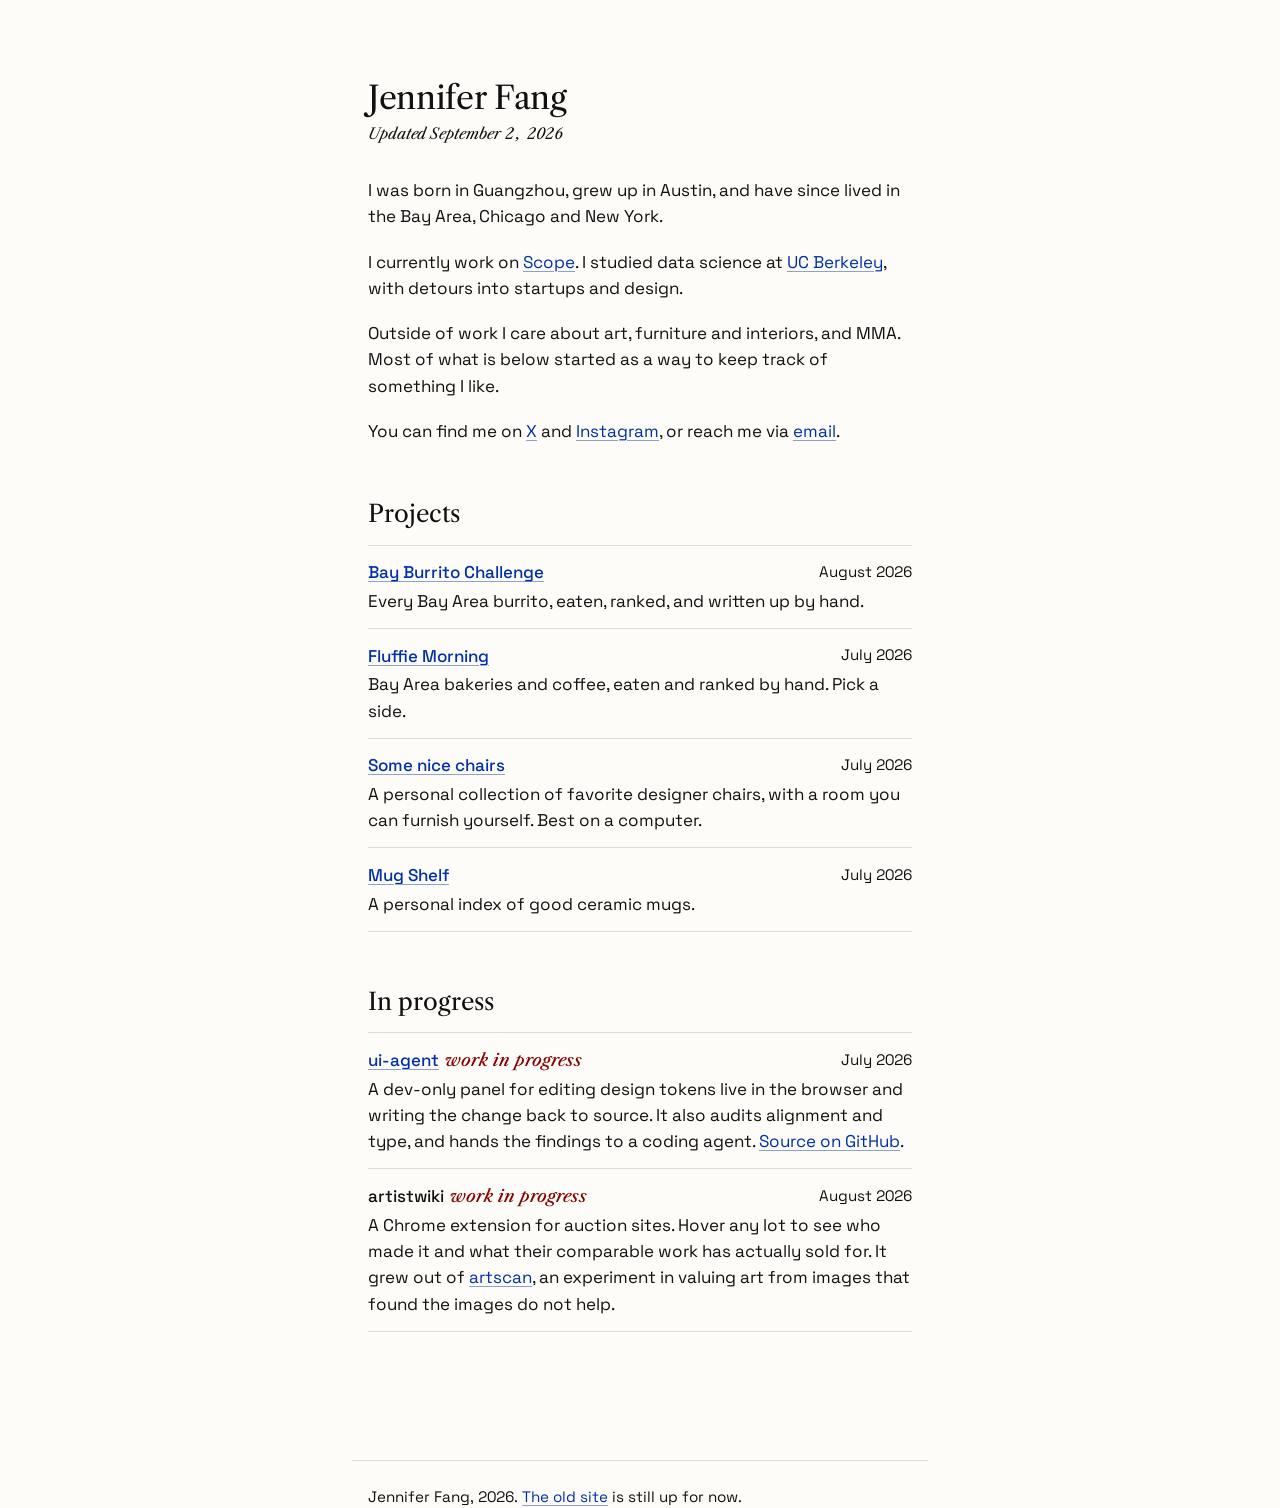
==== index.html @ 35f47f3e "Words-only project index and ui-agent page Co-Authored-By: Claude Fable 5.1 <noreply@anthropic.com>" ====
<!doctype html>
<html lang="en">
<head>
  <meta charset="utf-8">
  <meta name="viewport" content="width=device-width, initial-scale=1">
  <title>Jennifer Fang</title>
  <meta name="description" content="Jennifer Fang. Side projects, small tools, and things I have made.">
  <link rel="preconnect" href="https://fonts.googleapis.com">
  <link rel="preconnect" href="https://fonts.gstatic.com" crossorigin>
  <link href="https://fonts.googleapis.com/css2?family=Libre+Caslon+Text:ital,wght@0,400;1,400&family=Space+Grotesk:wght@400;500&display=swap" rel="stylesheet">
  <link rel="stylesheet" href="/style.css">
</head>
<body>
  <main>
    <header class="masthead">
      <h1>Jennifer Fang</h1>
      <span class="updated">Updated September 2, 2026</span>
    </header>

    <p>I was born in Guangzhou, grew up in Austin, and have since lived in the Bay Area, Chicago and New York.</p>

    <p>I currently work on <a href="https://tryscope.app">Scope</a>. I studied data science at <a href="https://www.berkeley.edu/">UC Berkeley</a>, with detours into startups and design.</p>

    <p>Outside of work I care about art, furniture and interiors, and MMA. Most of what is below started as a way to keep track of something I like.</p>

    <p>You can find me on <a href="https://x.com/jenfang">X</a> and <a href="https://instagram.com/thejenniferfang">Instagram</a>, or reach me via <a href="mailto:thejenniferfang@gmail.com">email</a>.</p>

    <h2>Projects</h2>
    <ul class="projects">
      <li>
        <span class="title"><a href="https://bayburrito.vercel.app/">Bay Burrito Challenge</a></span>
        <span class="when">August 2026</span>
        <p class="blurb">Every Bay Area burrito, eaten, ranked, and written up by hand.</p>
      </li>
      <li>
        <span class="title"><a href="https://fluffiemorning.vercel.app/">Fluffie Morning</a></span>
        <span class="when">July 2026</span>
        <p class="blurb">Bay Area bakeries and coffee, eaten and ranked by hand. Pick a side.</p>
      </li>
      <li>
        <span class="title"><a href="https://nicechairs.vercel.app/">Some nice chairs</a></span>
        <span class="when">July 2026</span>
        <p class="blurb">A personal collection of favorite designer chairs, with a room you can furnish yourself. Best on a computer.</p>
      </li>
      <li>
        <span class="title"><a href="https://fun-mugs.vercel.app/">Mug Shelf</a></span>
        <span class="when">July 2026</span>
        <p class="blurb">A personal index of good ceramic mugs.</p>
      </li>
    </ul>

    <h2>In progress</h2>
    <ul class="projects">
      <li>
        <span class="title"><a href="/ui-agent">ui-agent</a><span class="wip">work in progress</span></span>
        <span class="when">July 2026</span>
        <p class="blurb">A dev-only panel for editing design tokens live in the browser and writing the change back to source. It also audits alignment and type, and hands the findings to a coding agent. <a href="https://github.com/thejenniferfang/ui-agent">Source on GitHub</a>.</p>
      </li>
      <li>
        <span class="title">artistwiki<span class="wip">work in progress</span></span>
        <span class="when">August 2026</span>
        <p class="blurb">A Chrome extension for auction sites. Hover any lot to see who made it and what their comparable work has actually sold for. It grew out of <a href="https://github.com/thejenniferfang/artscan">artscan</a>, an experiment in valuing art from images that found the images do not help.</p>
      </li>
    </ul>
  </main>

  <footer>
    <p>Jennifer Fang, 2026. <a href="https://jenniferfang.com">The old site</a> is still up for now.</p>
  </footer>
</body>
</html>
---- style.css ----
/* jenf.vercel.app
   Type and color pulled from jenniferfang.com: Big Caslon for display,
   Space Grotesk for reading. Charcoal and white, one blue, one red.
   No monospace outside code blocks. Nothing uppercased. */

:root {
  --serif: "Big Caslon", "Libre Caslon Text", "Iowan Old Style", Georgia, serif;
  --serif-italic: "Libre Caslon Text", "Big Caslon", Georgia, serif;
  --sans: "Space Grotesk", "Helvetica Neue", Arial, sans-serif;
  --code: ui-monospace, "SF Mono", Menlo, Consolas, monospace;

  --paper: #fdfcf8;
  --ink: #111111;
  --blue: #002fa7;      /* International Klein Blue */
  --red: #870000;       /* the red from jenniferfang.com */
  --rule: rgba(17, 17, 17, 0.14);
  --code-bg: rgba(17, 17, 17, 0.05);

  --measure: 36rem;
}

@media (prefers-color-scheme: dark) {
  :root {
    --paper: #353535;   /* jenniferfang.com body */
    --ink: #ffffff;
    --rule: rgba(255, 255, 255, 0.2);
    --code-bg: rgba(255, 255, 255, 0.07);
  }
}

* { box-sizing: border-box; }

html {
  background: var(--paper);
  color: var(--ink);
  -webkit-font-smoothing: antialiased;
  -moz-osx-font-smoothing: grayscale;
  text-rendering: optimizeLegibility;
}

body {
  margin: 0;
  font-family: var(--sans);
  font-size: 17px;
  line-height: 1.55;
  font-feature-settings: "tnum" 1;
}

::selection { background: var(--blue); color: #fff; }

main {
  max-width: var(--measure);
  margin: 0 auto;
  padding: 5rem 1rem 4rem;
}
@media (max-width: 768px) {
  main { padding: 2.5rem 1.25rem 3rem; }
}

h1, h2, h3 { font-weight: 400; margin: 0; }

h1 {
  font-family: var(--serif);
  font-size: 2rem;
  line-height: 1.1;
  letter-spacing: -0.01em;
}

h2 {
  font-family: var(--serif);
  font-size: 1.5rem;
  line-height: 1.2;
  margin-top: 3.5rem;
  margin-bottom: 1rem;
}

h3 {
  font-size: 1.05rem;
  font-weight: 500;
  margin-top: 2.25rem;
  margin-bottom: 0.5rem;
}

p { margin: 0 0 1.1em; }
p:last-child { margin-bottom: 0; }

em, i { font-family: var(--serif-italic); font-style: italic; font-size: 1.04em; }

a {
  color: var(--blue);
  text-decoration: underline;
  text-decoration-thickness: 1px;
  text-underline-offset: 0.18em;
  text-decoration-color: color-mix(in srgb, var(--blue) 45%, transparent);
  transition: color 120ms ease, background-color 120ms ease, box-shadow 120ms ease;
}
a:hover {
  color: #fff;
  background: var(--blue);
  text-decoration: none;
  box-shadow: 0 0 0 3px var(--blue);
  border-radius: 1px;
}
a:focus-visible { outline: 2px solid var(--blue); outline-offset: 3px; }

@media (prefers-color-scheme: dark) {
  a {
    color: var(--ink);
    text-decoration-color: rgba(255, 255, 255, 0.5);
  }
}

/* Header block */
.masthead { margin-bottom: 2rem; }
.updated {
  display: block;
  margin-top: 0.4rem;
  font-size: 0.95rem;
  font-family: var(--serif-italic);
  font-style: italic;
}

.crumb {
  display: inline-block;
  margin-bottom: 2.5rem;
  font-size: 0.95rem;
}

/* Project list */
.projects { list-style: none; margin: 0; padding: 0; }
.projects li {
  display: grid;
  grid-template-columns: 1fr auto;
  column-gap: 1.5rem;
  row-gap: 0.15rem;
  padding: 0.85rem 0;
  border-top: 1px solid var(--rule);
}
.projects li:last-child { border-bottom: 1px solid var(--rule); }
.projects .title { font-weight: 500; }
.projects .when { font-size: 0.95rem; white-space: nowrap; padding-top: 0.05em; }
.projects .blurb { grid-column: 1 / -1; margin: 0; }
.wip {
  font-family: var(--serif-italic);
  font-style: italic;
  color: var(--red);
  margin-left: 0.35em;
}
@media (prefers-color-scheme: dark) { .wip { color: var(--ink); } }
@media (max-width: 480px) {
  .projects li { grid-template-columns: 1fr; }
  .projects .when { padding-top: 0; }
}

/* Long-form pages */
article > p, article > ul, article > ol, article > pre, article > h2, article > h3 {
  max-width: var(--measure);
}
article ul, article ol { padding-left: 1.25rem; margin: 0 0 1.1em; }
article li { margin-bottom: 0.35em; }

pre, code { font-family: var(--code); font-size: 0.86em; }
code { background: var(--code-bg); padding: 0.1em 0.35em; border-radius: 2px; }
pre {
  background: var(--code-bg);
  padding: 1rem 1.1rem;
  border-radius: 2px;
  overflow-x: auto;
  line-height: 1.5;
  margin: 1.25rem 0;
}
pre code { background: none; padding: 0; font-size: 1em; }

blockquote {
  margin: 1.5rem 0;
  padding-left: 1rem;
  border-left: 2px solid var(--blue);
  font-family: var(--serif-italic);
  font-style: italic;
  font-size: 1.08em;
}

table { border-collapse: collapse; margin: 1.25rem 0; width: 100%; font-size: 0.95rem; }
th, td { text-align: left; padding: 0.5rem 0.75rem 0.5rem 0; border-bottom: 1px solid var(--rule); vertical-align: top; }
th { font-weight: 500; }

footer {
  max-width: var(--measure);
  margin: 4rem auto 0;
  padding: 1.5rem 1rem 0;
  border-top: 1px solid var(--rule);
  font-size: 0.95rem;
}
@media (max-width: 768px) { footer { padding: 1.5rem 1.25rem 0; } }
footer p { margin: 0; }
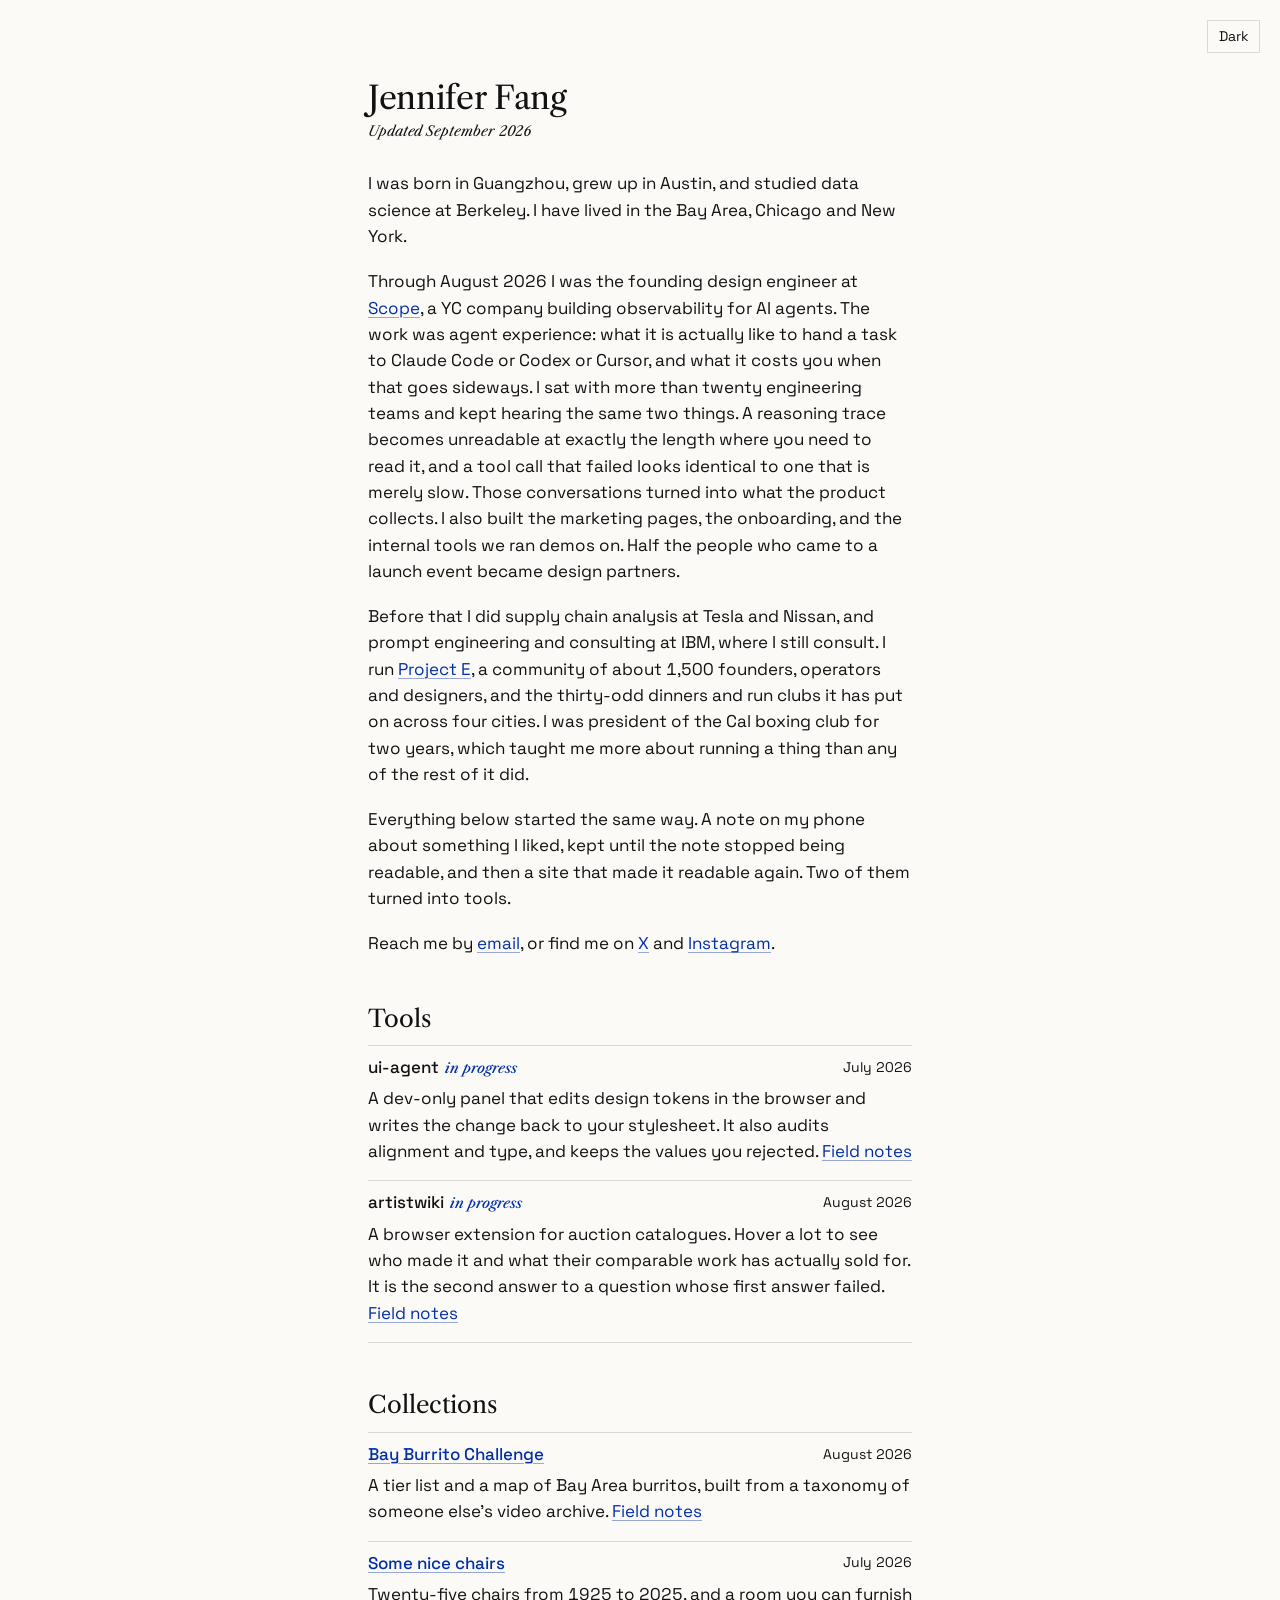
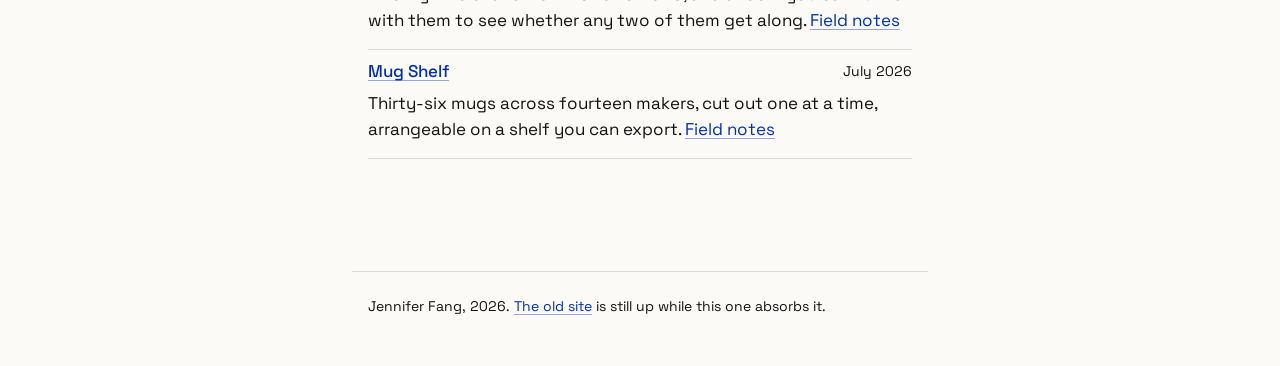
==== commit b1314dd0: "Rewrite the site: field notes for every project, a theme toggle, Klein blue The index now says what " ====
--- a/index.html
+++ b/index.html
@@ -4,7 +4,12 @@
   <meta charset="utf-8">
   <meta name="viewport" content="width=device-width, initial-scale=1">
   <title>Jennifer Fang</title>
-  <meta name="description" content="Jennifer Fang. Side projects, small tools, and things I have made.">
+  <meta name="description" content="Jennifer Fang. Design engineer in the Bay Area. Tools, collections, and field notes on both.">
+  <script>
+    // Apply the stored theme before first paint, so the page never flashes the
+    // other one. Everything else about the toggle lives in site.js.
+    try { var t = localStorage.getItem("theme"); if (t) document.documentElement.dataset.theme = t } catch (e) {}
+  </script>
   <link rel="preconnect" href="https://fonts.googleapis.com">
   <link rel="preconnect" href="https://fonts.gstatic.com" crossorigin>
   <link href="https://fonts.googleapis.com/css2?family=Libre+Caslon+Text:ital,wght@0,400;1,400&family=Space+Grotesk:wght@400;500&display=swap" rel="stylesheet">
@@ -14,58 +19,56 @@
   <main>
     <header class="masthead">
       <h1>Jennifer Fang</h1>
-      <span class="updated">Updated September 2, 2026</span>
+      <span class="dateline">Updated September 2026</span>
     </header>
 
-    <p>I was born in Guangzhou, grew up in Austin, and have since lived in the Bay Area, Chicago and New York.</p>
+    <p>I was born in Guangzhou, grew up in Austin, and studied data science at Berkeley. I have lived in the Bay Area, Chicago and New York.</p>
 
-    <p>I currently work on <a href="https://tryscope.app">Scope</a>. I studied data science at <a href="https://www.berkeley.edu/">UC Berkeley</a>, with detours into startups and design.</p>
+    <p>Through August 2026 I was the founding design engineer at <a href="https://tryscope.app">Scope</a>, a YC company building observability for AI agents. The work was agent experience: what it is actually like to hand a task to Claude Code or Codex or Cursor, and what it costs you when that goes sideways. I sat with more than twenty engineering teams and kept hearing the same two things. A reasoning trace becomes unreadable at exactly the length where you need to read it, and a tool call that failed looks identical to one that is merely slow. Those conversations turned into what the product collects. I also built the marketing pages, the onboarding, and the internal tools we ran demos on. Half the people who came to a launch event became design partners.</p>
 
-    <p>Outside of work I care about art, furniture and interiors, and MMA. Most of what is below started as a way to keep track of something I like.</p>
+    <p>Before that I did supply chain analysis at Tesla and Nissan, and prompt engineering and consulting at IBM, where I still consult. I run <a href="http://luma.com/projecte">Project E</a>, a community of about 1,500 founders, operators and designers, and the thirty-odd dinners and run clubs it has put on across four cities. I was president of the Cal boxing club for two years, which taught me more about running a thing than any of the rest of it did.</p>
 
-    <p>You can find me on <a href="https://x.com/jenfang">X</a> and <a href="https://instagram.com/thejenniferfang">Instagram</a>, or reach me via <a href="mailto:thejenniferfang@gmail.com">email</a>.</p>
+    <p>Everything below started the same way. A note on my phone about something I liked, kept until the note stopped being readable, and then a site that made it readable again. Two of them turned into tools.</p>
 
-    <h2>Projects</h2>
+    <p>Reach me by <a href="mailto:thejenniferfang@gmail.com">email</a>, or find me on <a href="https://x.com/jenfang">X</a> and <a href="https://instagram.com/thejenniferfang">Instagram</a>.</p>
+
+    <h2>Tools</h2>
+    <ul class="projects">
+      <li>
+        <span class="title">ui-agent<span class="wip">in progress</span></span>
+        <span class="when">July 2026</span>
+        <p class="blurb">A dev-only panel that edits design tokens in the browser and writes the change back to your stylesheet. It also audits alignment and type, and keeps the values you rejected. <a href="/ui-agent">Field notes</a></p>
+      </li>
+      <li>
+        <span class="title">artistwiki<span class="wip">in progress</span></span>
+        <span class="when">August 2026</span>
+        <p class="blurb">A browser extension for auction catalogues. Hover a lot to see who made it and what their comparable work has actually sold for. It is the second answer to a question whose first answer failed. <a href="/artistwiki">Field notes</a></p>
+      </li>
+    </ul>
+
+    <h2>Collections</h2>
     <ul class="projects">
       <li>
         <span class="title"><a href="https://bayburrito.vercel.app/">Bay Burrito Challenge</a></span>
         <span class="when">August 2026</span>
-        <p class="blurb">Every Bay Area burrito, eaten, ranked, and written up by hand.</p>
-      </li>
-      <li>
-        <span class="title"><a href="https://fluffiemorning.vercel.app/">Fluffie Morning</a></span>
-        <span class="when">July 2026</span>
-        <p class="blurb">Bay Area bakeries and coffee, eaten and ranked by hand. Pick a side.</p>
+        <p class="blurb">A tier list and a map of Bay Area burritos, built from a taxonomy of someone else's video archive. <a href="/burritos">Field notes</a></p>
       </li>
       <li>
         <span class="title"><a href="https://nicechairs.vercel.app/">Some nice chairs</a></span>
         <span class="when">July 2026</span>
-        <p class="blurb">A personal collection of favorite designer chairs, with a room you can furnish yourself. Best on a computer.</p>
+        <p class="blurb">Twenty-five chairs from 1925 to 2025, and a room you can furnish with them to see whether any two of them get along. <a href="/chairs">Field notes</a></p>
       </li>
       <li>
         <span class="title"><a href="https://fun-mugs.vercel.app/">Mug Shelf</a></span>
         <span class="when">July 2026</span>
-        <p class="blurb">A personal index of good ceramic mugs.</p>
-      </li>
-    </ul>
-
-    <h2>In progress</h2>
-    <ul class="projects">
-      <li>
-        <span class="title"><a href="/ui-agent">ui-agent</a><span class="wip">work in progress</span></span>
-        <span class="when">July 2026</span>
-        <p class="blurb">A dev-only panel for editing design tokens live in the browser and writing the change back to source. It also audits alignment and type, and hands the findings to a coding agent. <a href="https://github.com/thejenniferfang/ui-agent">Source on GitHub</a>.</p>
-      </li>
-      <li>
-        <span class="title">artistwiki<span class="wip">work in progress</span></span>
-        <span class="when">August 2026</span>
-        <p class="blurb">A Chrome extension for auction sites. Hover any lot to see who made it and what their comparable work has actually sold for. It grew out of <a href="https://github.com/thejenniferfang/artscan">artscan</a>, an experiment in valuing art from images that found the images do not help.</p>
+        <p class="blurb">Thirty-six mugs across fourteen makers, cut out one at a time, arrangeable on a shelf you can export. <a href="/mugs">Field notes</a></p>
       </li>
     </ul>
   </main>
 
   <footer>
-    <p>Jennifer Fang, 2026. <a href="https://jenniferfang.com">The old site</a> is still up for now.</p>
+    <p>Jennifer Fang, 2026. <a href="https://jenniferfang.com">The old site</a> is still up while this one absorbs it.</p>
   </footer>
+  <script src="/site.js" defer></script>
 </body>
 </html>
--- a/style.css
+++ b/style.css
@@ -1,7 +1,7 @@
 /* jenf.vercel.app
-   Type and color pulled from jenniferfang.com: Big Caslon for display,
-   Space Grotesk for reading. Charcoal and white, one blue, one red.
-   No monospace outside code blocks. Nothing uppercased. */
+   Type from jenniferfang.com: Big Caslon for display, Space Grotesk for reading.
+   One blue, International Klein #002FA7, on white. Everything else is ink on paper.
+   No monospace outside code. Nothing uppercased. Nothing greyed to recede. */
 
 :root {
   --serif: "Big Caslon", "Libre Caslon Text", "Iowan Old Style", Georgia, serif;
@@ -9,23 +9,49 @@
   --sans: "Space Grotesk", "Helvetica Neue", Arial, sans-serif;
   --code: ui-monospace, "SF Mono", Menlo, Consolas, monospace;
 
-  --paper: #fdfcf8;
-  --ink: #111111;
-  --blue: #002fa7;      /* International Klein Blue */
-  --red: #870000;       /* the red from jenniferfang.com */
-  --rule: rgba(17, 17, 17, 0.14);
-  --code-bg: rgba(17, 17, 17, 0.05);
+  --paper: #fbfaf7;
+  --ink: #121212;
+  --accent: #002fa7;          /* International Klein Blue */
+  --on-accent: #ffffff;
+  --rule: rgba(18, 18, 18, 0.14);
+  --code-bg: rgba(18, 18, 18, 0.05);
 
   --measure: 36rem;
-}
-
+
+  /* Editable tokens. ui-agent writes these declarations back from the dev panel,
+     so they stay literal values (no var() aliases) in px, rem or ms. */
+  --space-row: 8px;
+  --space-section: 48px;
+  --space-page: 80px;
+  --space-code: 16px;
+  --radius-code: 2px;
+  --radius-link: 1px;
+  --motion-hover: 120ms;
+  --type-body: 17px;
+  --type-small: 14px;
+}
+
+/* Dark is the charcoal from jenniferfang.com, lightened enough to read a page of
+   text on. Klein blue is unreadable at this contrast, so the accent lifts to a
+   tint of it and the blue itself sits out until the page is white again. */
 @media (prefers-color-scheme: dark) {
-  :root {
-    --paper: #353535;   /* jenniferfang.com body */
-    --ink: #ffffff;
+  :root:not([data-theme="light"]) {
+    --paper: #232326;
+    --ink: #f4f3ef;
+    --accent: #9db0ff;
+    --on-accent: #16161a;
     --rule: rgba(255, 255, 255, 0.2);
     --code-bg: rgba(255, 255, 255, 0.07);
   }
+}
+
+:root[data-theme="dark"] {
+  --paper: #232326;
+  --ink: #f4f3ef;
+  --accent: #9db0ff;
+  --on-accent: #16161a;
+  --rule: rgba(255, 255, 255, 0.2);
+  --code-bg: rgba(255, 255, 255, 0.07);
 }
 
 * { box-sizing: border-box; }
@@ -41,90 +67,92 @@
 body {
   margin: 0;
   font-family: var(--sans);
-  font-size: 17px;
+  font-size: var(--type-body);
   line-height: 1.55;
   font-feature-settings: "tnum" 1;
 }
 
-::selection { background: var(--blue); color: #fff; }
+::selection { background: var(--accent); color: var(--on-accent); }
 
 main {
   max-width: var(--measure);
   margin: 0 auto;
-  padding: 5rem 1rem 4rem;
+  padding: var(--space-page) 1rem 4rem;
 }
 @media (max-width: 768px) {
-  main { padding: 2.5rem 1.25rem 3rem; }
+  main { padding: 3rem 1.25rem 3rem; }
 }
 
 h1, h2, h3 { font-weight: 400; margin: 0; }
 
 h1 {
   font-family: var(--serif);
-  font-size: 2rem;
+  font-size: 32px;
   line-height: 1.1;
   letter-spacing: -0.01em;
 }
 
 h2 {
   font-family: var(--serif);
-  font-size: 1.5rem;
+  font-size: 24px;
   line-height: 1.2;
-  margin-top: 3.5rem;
-  margin-bottom: 1rem;
+  margin-top: var(--space-section);
+  margin-bottom: 0.75rem;
 }
 
 h3 {
-  font-size: 1.05rem;
+  font-size: var(--type-body);
   font-weight: 500;
-  margin-top: 2.25rem;
-  margin-bottom: 0.5rem;
+  margin-top: 2rem;
+  margin-bottom: 0.4rem;
 }
 
 p { margin: 0 0 1.1em; }
 p:last-child { margin-bottom: 0; }
 
-em, i { font-family: var(--serif-italic); font-style: italic; font-size: 1.04em; }
+em, i { font-family: var(--serif-italic); font-style: italic; }
+strong, b { font-weight: 500; }
 
 a {
-  color: var(--blue);
+  color: var(--accent);
   text-decoration: underline;
   text-decoration-thickness: 1px;
   text-underline-offset: 0.18em;
-  text-decoration-color: color-mix(in srgb, var(--blue) 45%, transparent);
-  transition: color 120ms ease, background-color 120ms ease, box-shadow 120ms ease;
+  text-decoration-color: color-mix(in srgb, var(--accent) 40%, transparent);
+  transition: color var(--motion-hover) ease, background-color var(--motion-hover) ease,
+    box-shadow var(--motion-hover) ease;
 }
 a:hover {
-  color: #fff;
-  background: var(--blue);
+  color: var(--on-accent);
+  background: var(--accent);
   text-decoration: none;
-  box-shadow: 0 0 0 3px var(--blue);
-  border-radius: 1px;
-}
-a:focus-visible { outline: 2px solid var(--blue); outline-offset: 3px; }
-
-@media (prefers-color-scheme: dark) {
-  a {
-    color: var(--ink);
-    text-decoration-color: rgba(255, 255, 255, 0.5);
-  }
-}
-
-/* Header block */
-.masthead { margin-bottom: 2rem; }
-.updated {
+  box-shadow: 0 0 0 3px var(--accent);
+  border-radius: var(--radius-link);
+}
+a:focus-visible { outline: 2px solid var(--accent); outline-offset: 3px; }
+
+/* Masthead */
+.masthead { margin-bottom: 1.75rem; }
+.dateline {
   display: block;
-  margin-top: 0.4rem;
-  font-size: 0.95rem;
+  margin-top: 0.35rem;
   font-family: var(--serif-italic);
   font-style: italic;
-}
-
-.crumb {
-  display: inline-block;
-  margin-bottom: 2.5rem;
-  font-size: 0.95rem;
-}
+  font-size: var(--type-small);
+}
+
+.crumb { display: inline-block; margin-bottom: 2.25rem; font-size: var(--type-small); }
+
+/* The one place the blue carries weight: the line under a field-note title. */
+.standfirst {
+  margin: 0 0 1.75rem;
+  padding-bottom: 1.25rem;
+  border-bottom: 2px solid var(--accent);
+}
+.standfirst p { margin-bottom: 0.5em; }
+.standfirst p:last-child { margin-bottom: 0; }
+.meta { font-size: var(--type-small); }
+.meta a + a { margin-left: 0.75rem; }
 
 /* Project list */
 .projects { list-style: none; margin: 0; padding: 0; }
@@ -133,38 +161,39 @@
   grid-template-columns: 1fr auto;
   column-gap: 1.5rem;
   row-gap: 0.15rem;
-  padding: 0.85rem 0;
+  padding: var(--space-row) 0 1rem;
   border-top: 1px solid var(--rule);
 }
 .projects li:last-child { border-bottom: 1px solid var(--rule); }
 .projects .title { font-weight: 500; }
-.projects .when { font-size: 0.95rem; white-space: nowrap; padding-top: 0.05em; }
-.projects .blurb { grid-column: 1 / -1; margin: 0; }
+.projects .when { font-size: var(--type-small); white-space: nowrap; padding-top: 0.2em; }
+.projects .blurb { grid-column: 1 / -1; margin: 0.15rem 0 0; }
+.projects .blurb a { white-space: nowrap; }
+
+/* An unfinished thing says so in words, in the accent, without a badge. */
 .wip {
   font-family: var(--serif-italic);
   font-style: italic;
-  color: var(--red);
-  margin-left: 0.35em;
-}
-@media (prefers-color-scheme: dark) { .wip { color: var(--ink); } }
+  font-size: var(--type-small);
+  color: var(--accent);
+  margin-left: 0.4em;
+}
+
 @media (max-width: 480px) {
   .projects li { grid-template-columns: 1fr; }
   .projects .when { padding-top: 0; }
 }
 
-/* Long-form pages */
-article > p, article > ul, article > ol, article > pre, article > h2, article > h3 {
-  max-width: var(--measure);
-}
-article ul, article ol { padding-left: 1.25rem; margin: 0 0 1.1em; }
-article li { margin-bottom: 0.35em; }
-
-pre, code { font-family: var(--code); font-size: 0.86em; }
-code { background: var(--code-bg); padding: 0.1em 0.35em; border-radius: 2px; }
+/* Long-form */
+article ul, article ol { padding-left: 1.15rem; margin: 0 0 1.1em; }
+article li { margin-bottom: 0.4em; }
+
+pre, code { font-family: var(--code); font-size: var(--type-small); }
+code { background: var(--code-bg); padding: 0.1em 0.35em; border-radius: var(--radius-code); }
 pre {
   background: var(--code-bg);
-  padding: 1rem 1.1rem;
-  border-radius: 2px;
+  padding: var(--space-code) 1.1rem;
+  border-radius: var(--radius-code);
   overflow-x: auto;
   line-height: 1.5;
   margin: 1.25rem 0;
@@ -174,22 +203,49 @@
 blockquote {
   margin: 1.5rem 0;
   padding-left: 1rem;
-  border-left: 2px solid var(--blue);
+  border-left: 2px solid var(--accent);
   font-family: var(--serif-italic);
   font-style: italic;
-  font-size: 1.08em;
-}
-
-table { border-collapse: collapse; margin: 1.25rem 0; width: 100%; font-size: 0.95rem; }
-th, td { text-align: left; padding: 0.5rem 0.75rem 0.5rem 0; border-bottom: 1px solid var(--rule); vertical-align: top; }
+}
+
+.scroll { overflow-x: auto; margin: 1.25rem 0; }
+table { border-collapse: collapse; width: 100%; font-size: var(--type-small); }
+th, td {
+  text-align: left;
+  padding: 0.45rem 1rem 0.45rem 0;
+  border-bottom: 1px solid var(--rule);
+  vertical-align: top;
+}
 th { font-weight: 500; }
+td.num, th.num { text-align: right; padding-right: 0; }
 
 footer {
   max-width: var(--measure);
-  margin: 4rem auto 0;
-  padding: 1.5rem 1rem 0;
+  margin: var(--space-section) auto 0;
+  padding: 1.5rem 1rem 3rem;
   border-top: 1px solid var(--rule);
-  font-size: 0.95rem;
-}
-@media (max-width: 768px) { footer { padding: 1.5rem 1.25rem 0; } }
+  font-size: var(--type-small);
+}
+@media (max-width: 768px) { footer { padding: 1.5rem 1.25rem 3rem; } }
 footer p { margin: 0; }
+
+/* Theme toggle. Text, not an icon, because the rest of the site is words. */
+#theme-toggle {
+  position: fixed;
+  top: 1.25rem;
+  right: 1.25rem;
+  z-index: 10;
+  font: inherit;
+  font-size: var(--type-small);
+  color: var(--ink);
+  background: var(--paper);
+  border: 1px solid var(--rule);
+  border-radius: var(--radius-link);
+  padding: 0.3rem 0.65rem;
+  cursor: pointer;
+  transition: color var(--motion-hover) ease, background-color var(--motion-hover) ease,
+    border-color var(--motion-hover) ease;
+}
+#theme-toggle:hover { color: var(--on-accent); background: var(--accent); border-color: var(--accent); }
+#theme-toggle:focus-visible { outline: 2px solid var(--accent); outline-offset: 2px; }
+@media (max-width: 480px) { #theme-toggle { top: 0.75rem; right: 0.75rem; } }
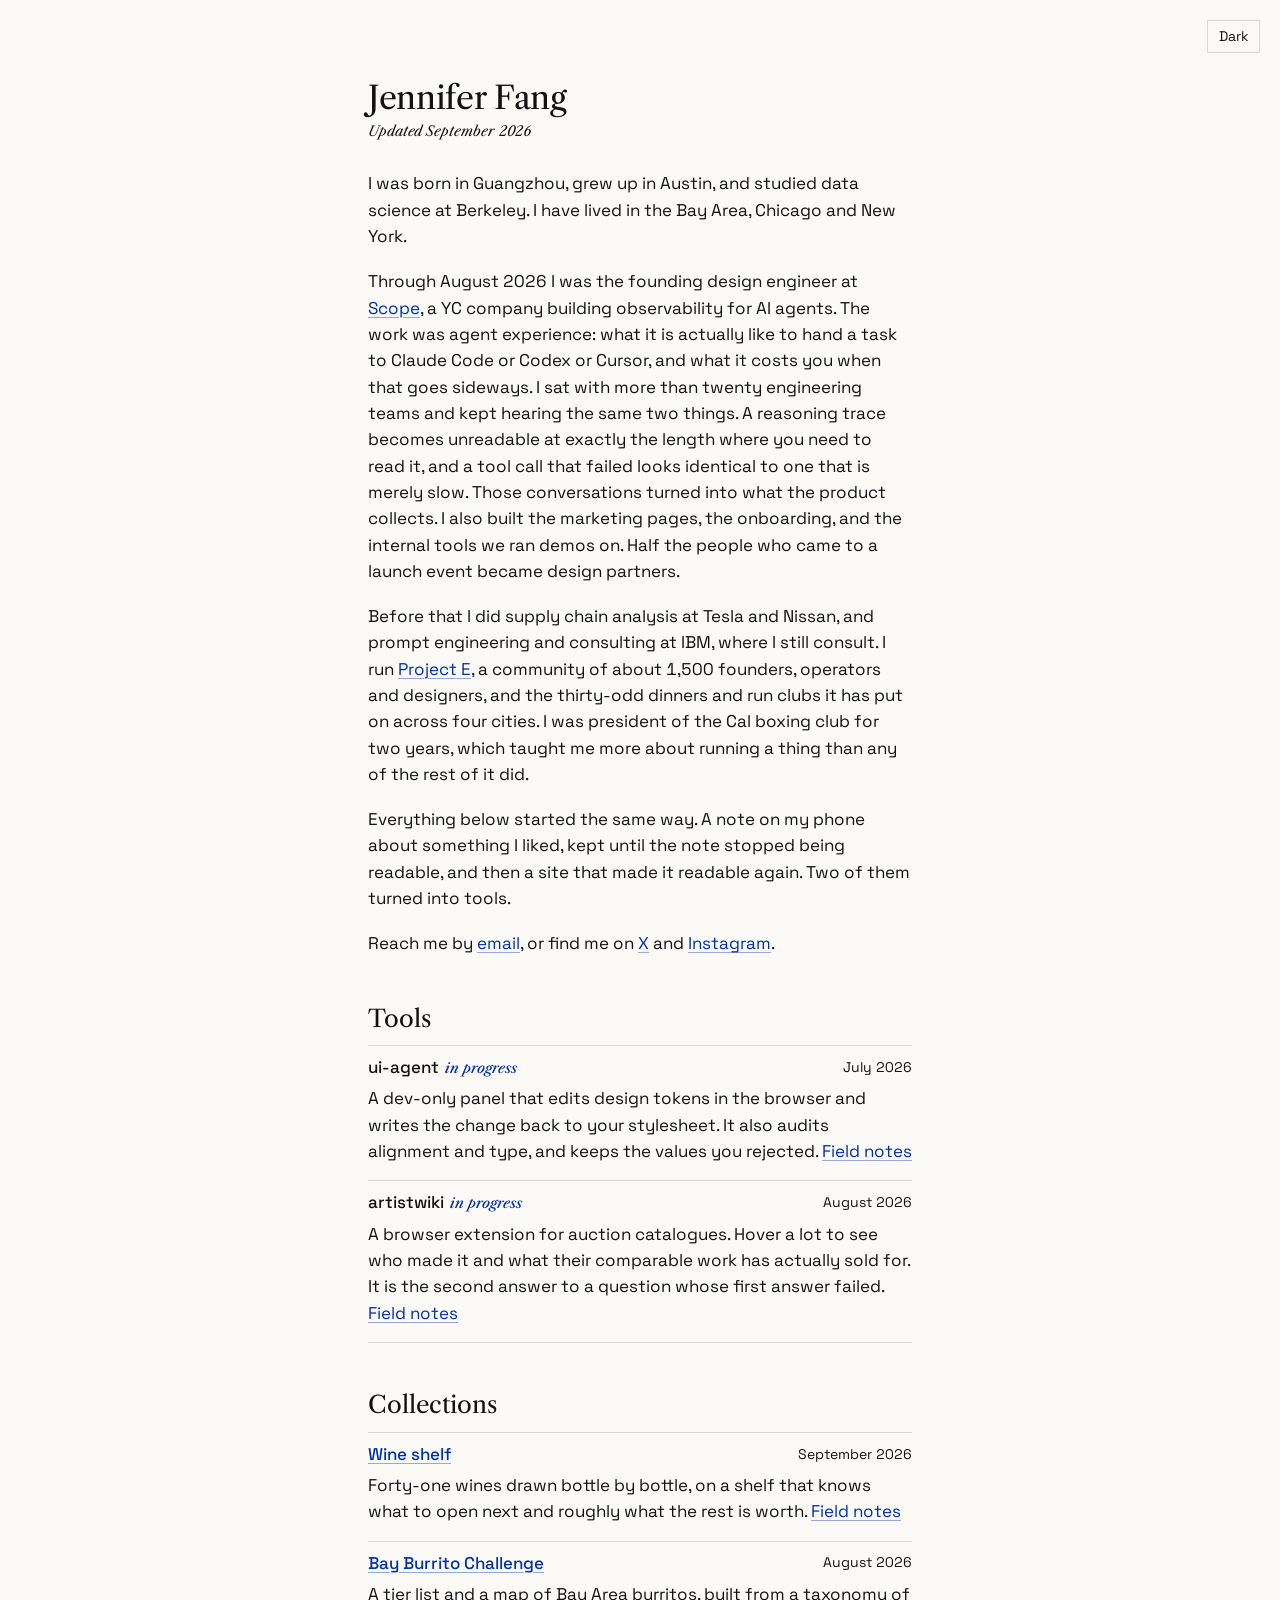
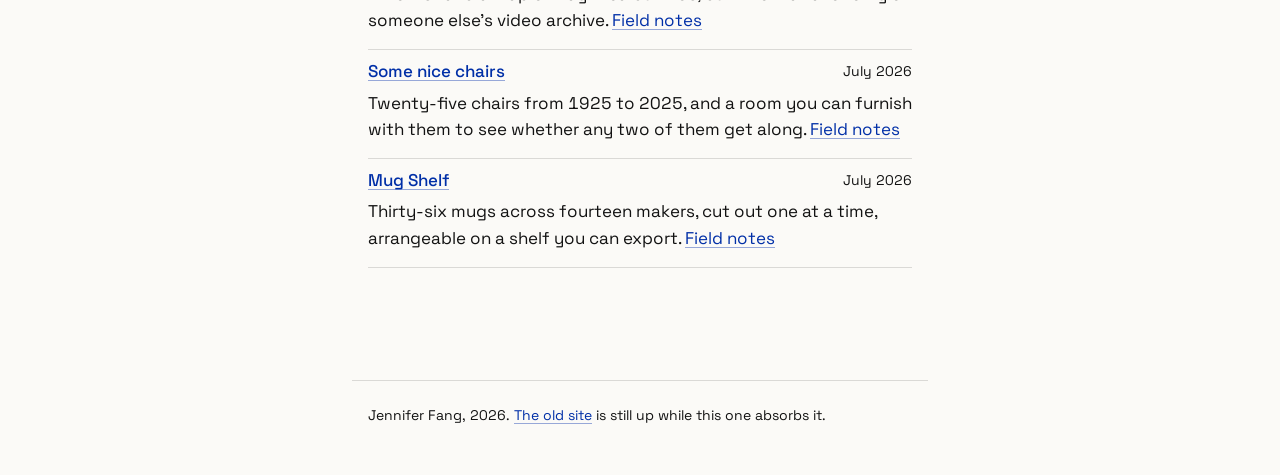
==== commit e6adad17: "Field notes for the wine shelf" ====
--- a/index.html
+++ b/index.html
@@ -49,6 +49,11 @@
     <h2>Collections</h2>
     <ul class="projects">
       <li>
+        <span class="title"><a href="https://mywine.vercel.app/">Wine shelf</a></span>
+        <span class="when">September 2026</span>
+        <p class="blurb">Forty-one wines drawn bottle by bottle, on a shelf that knows what to open next and roughly what the rest is worth. <a href="/wine">Field notes</a></p>
+      </li>
+      <li>
         <span class="title"><a href="https://bayburrito.vercel.app/">Bay Burrito Challenge</a></span>
         <span class="when">August 2026</span>
         <p class="blurb">A tier list and a map of Bay Area burritos, built from a taxonomy of someone else's video archive. <a href="/burritos">Field notes</a></p>
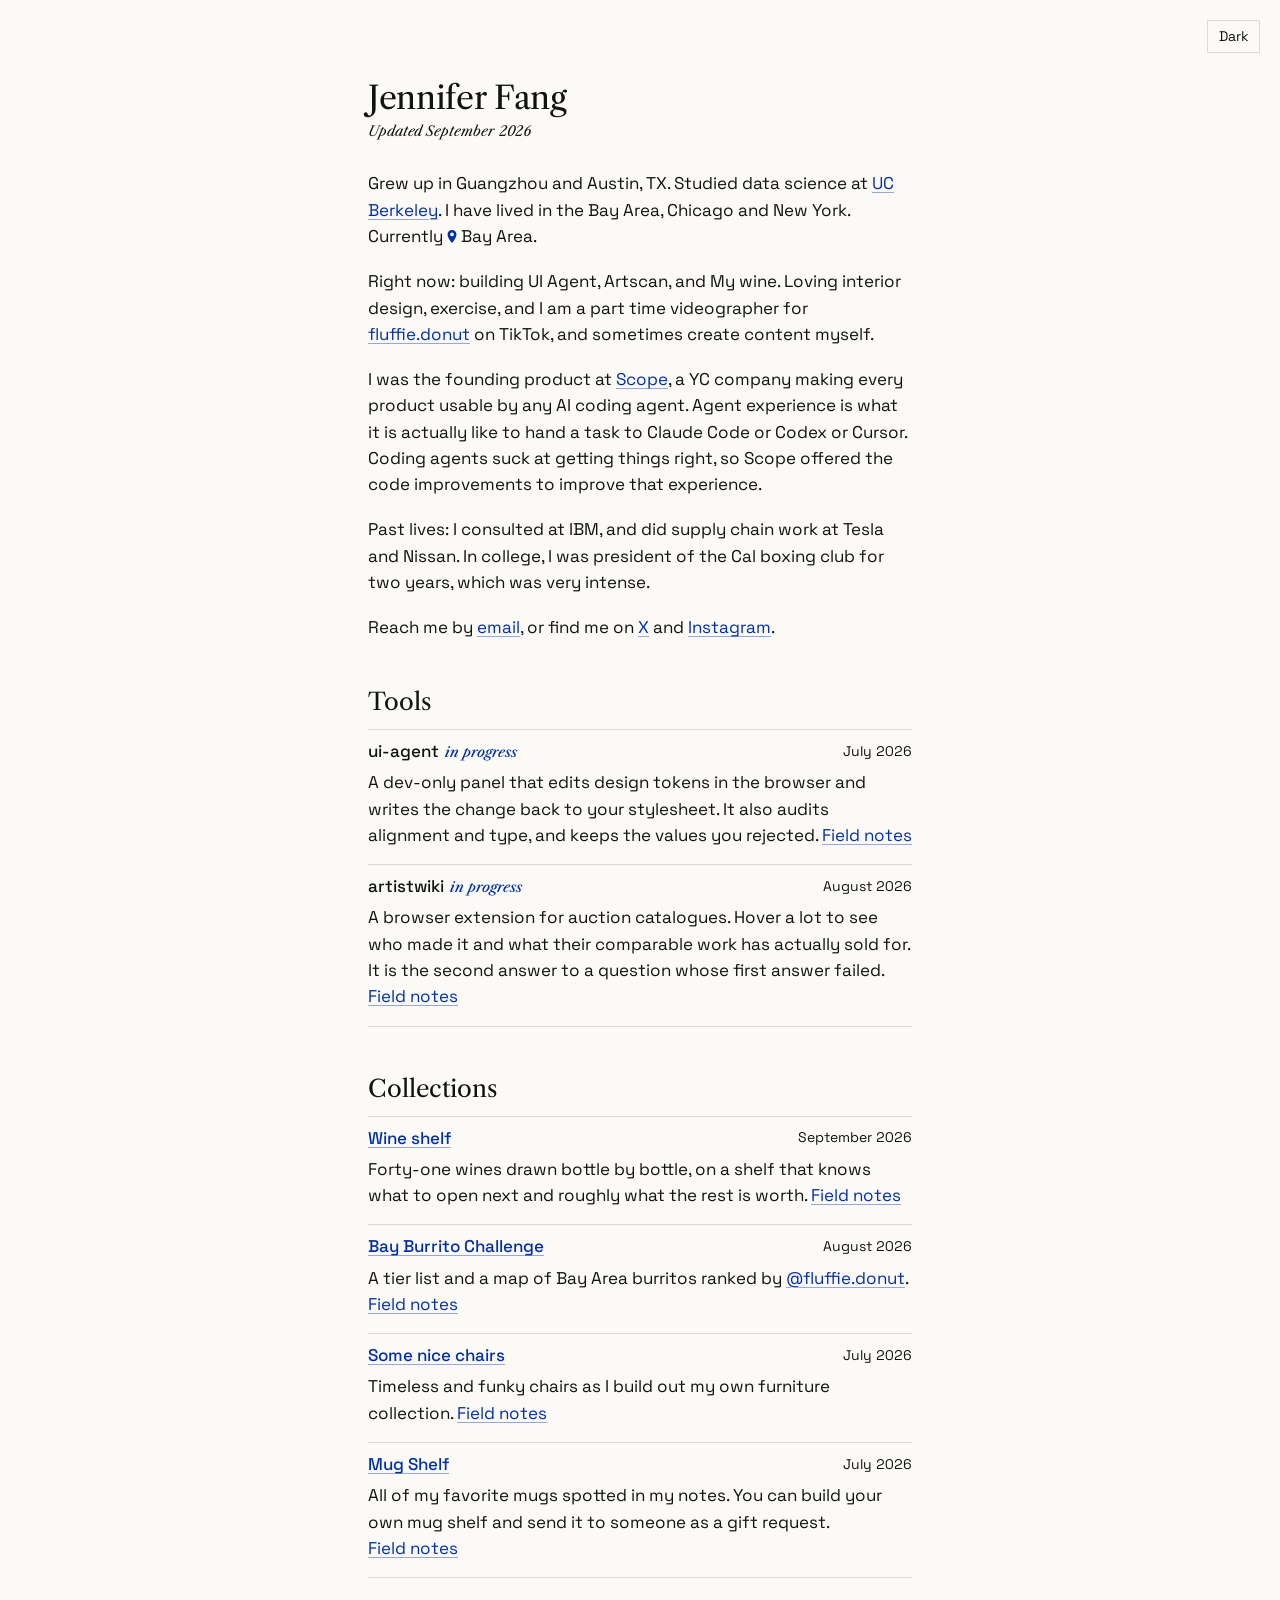
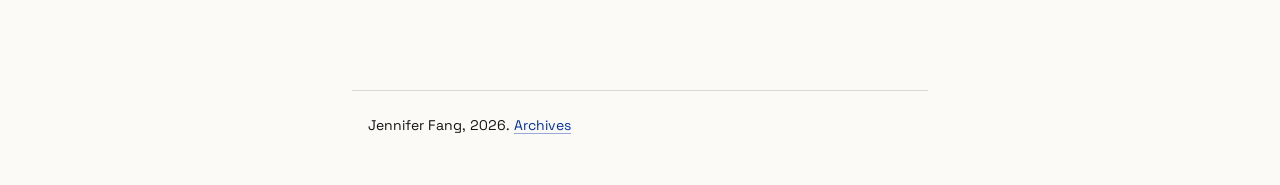
==== commit ccad2dd6: "Rewrite the bio, add the wine shelf" ====
--- a/index.html
+++ b/index.html
@@ -22,13 +22,13 @@
       <span class="dateline">Updated September 2026</span>
     </header>
 
-    <p>I was born in Guangzhou, grew up in Austin, and studied data science at Berkeley. I have lived in the Bay Area, Chicago and New York.</p>
+    <p>Grew up in Guangzhou and Austin, TX. Studied data science at <a href="https://www.berkeley.edu">UC Berkeley</a>. I have lived in the Bay Area, Chicago and New York. Currently <span class="pin"><svg viewBox="0 0 12 16" width="10" height="13" aria-hidden="true"><path d="M6 0a5.5 5.5 0 0 0-5.5 5.5C.5 9.5 6 16 6 16s5.5-6.5 5.5-10.5A5.5 5.5 0 0 0 6 0zm0 7.8a2.3 2.3 0 1 1 0-4.6 2.3 2.3 0 0 1 0 4.6z" fill="currentColor"/></svg>Bay Area</span>.</p>
 
-    <p>Through August 2026 I was the founding design engineer at <a href="https://tryscope.app">Scope</a>, a YC company building observability for AI agents. The work was agent experience: what it is actually like to hand a task to Claude Code or Codex or Cursor, and what it costs you when that goes sideways. I sat with more than twenty engineering teams and kept hearing the same two things. A reasoning trace becomes unreadable at exactly the length where you need to read it, and a tool call that failed looks identical to one that is merely slow. Those conversations turned into what the product collects. I also built the marketing pages, the onboarding, and the internal tools we ran demos on. Half the people who came to a launch event became design partners.</p>
+    <p>Right now: building UI Agent, Artscan, and My wine. Loving interior design, exercise, and I am a part time videographer for <a href="https://www.tiktok.com/@fluffie.donut">fluffie.donut</a> on TikTok, and sometimes create content myself.</p>
 
-    <p>Before that I did supply chain analysis at Tesla and Nissan, and prompt engineering and consulting at IBM, where I still consult. I run <a href="http://luma.com/projecte">Project E</a>, a community of about 1,500 founders, operators and designers, and the thirty-odd dinners and run clubs it has put on across four cities. I was president of the Cal boxing club for two years, which taught me more about running a thing than any of the rest of it did.</p>
+    <p>I was the founding product at <a href="https://tryscope.app/">Scope</a>, a YC company making every product usable by any AI coding agent. Agent experience is what it is actually like to hand a task to Claude Code or Codex or Cursor. Coding agents suck at getting things right, so Scope offered the code improvements to improve that experience.</p>
 
-    <p>Everything below started the same way. A note on my phone about something I liked, kept until the note stopped being readable, and then a site that made it readable again. Two of them turned into tools.</p>
+    <p>Past lives: I consulted at IBM, and did supply chain work at Tesla and Nissan. In college, I was president of the Cal boxing club for two years, which was very intense.</p>
 
     <p>Reach me by <a href="mailto:thejenniferfang@gmail.com">email</a>, or find me on <a href="https://x.com/jenfang">X</a> and <a href="https://instagram.com/thejenniferfang">Instagram</a>.</p>
 
@@ -56,23 +56,23 @@
       <li>
         <span class="title"><a href="https://bayburrito.vercel.app/">Bay Burrito Challenge</a></span>
         <span class="when">August 2026</span>
-        <p class="blurb">A tier list and a map of Bay Area burritos, built from a taxonomy of someone else's video archive. <a href="/burritos">Field notes</a></p>
+        <p class="blurb">A tier list and a map of Bay Area burritos ranked by <a href="https://www.tiktok.com/@fluffie.donut">@fluffie.donut</a>. <a href="/burritos">Field notes</a></p>
       </li>
       <li>
         <span class="title"><a href="https://nicechairs.vercel.app/">Some nice chairs</a></span>
         <span class="when">July 2026</span>
-        <p class="blurb">Twenty-five chairs from 1925 to 2025, and a room you can furnish with them to see whether any two of them get along. <a href="/chairs">Field notes</a></p>
+        <p class="blurb">Timeless and funky chairs as I build out my own furniture collection. <a href="/chairs">Field notes</a></p>
       </li>
       <li>
         <span class="title"><a href="https://fun-mugs.vercel.app/">Mug Shelf</a></span>
         <span class="when">July 2026</span>
-        <p class="blurb">Thirty-six mugs across fourteen makers, cut out one at a time, arrangeable on a shelf you can export. <a href="/mugs">Field notes</a></p>
+        <p class="blurb">All of my favorite mugs spotted in my notes. You can build your own mug shelf and send it to someone as a gift request. <a href="/mugs">Field notes</a></p>
       </li>
     </ul>
   </main>
 
   <footer>
-    <p>Jennifer Fang, 2026. <a href="https://jenniferfang.com">The old site</a> is still up while this one absorbs it.</p>
+    <p>Jennifer Fang, 2026. <a href="https://jenniferfang.com">Archives</a></p>
   </footer>
   <script src="/site.js" defer></script>
 </body>
--- a/style.css
+++ b/style.css
@@ -249,3 +249,7 @@
 #theme-toggle:hover { color: var(--on-accent); background: var(--accent); border-color: var(--accent); }
 #theme-toggle:focus-visible { outline: 2px solid var(--accent); outline-offset: 2px; }
 @media (max-width: 480px) { #theme-toggle { top: 0.75rem; right: 0.75rem; } }
+
+/* The one icon on the site: a pin before the place I am. */
+.pin { white-space: nowrap; }
+.pin svg { display: inline-block; vertical-align: -1px; margin-right: 0.25em; color: var(--accent); }
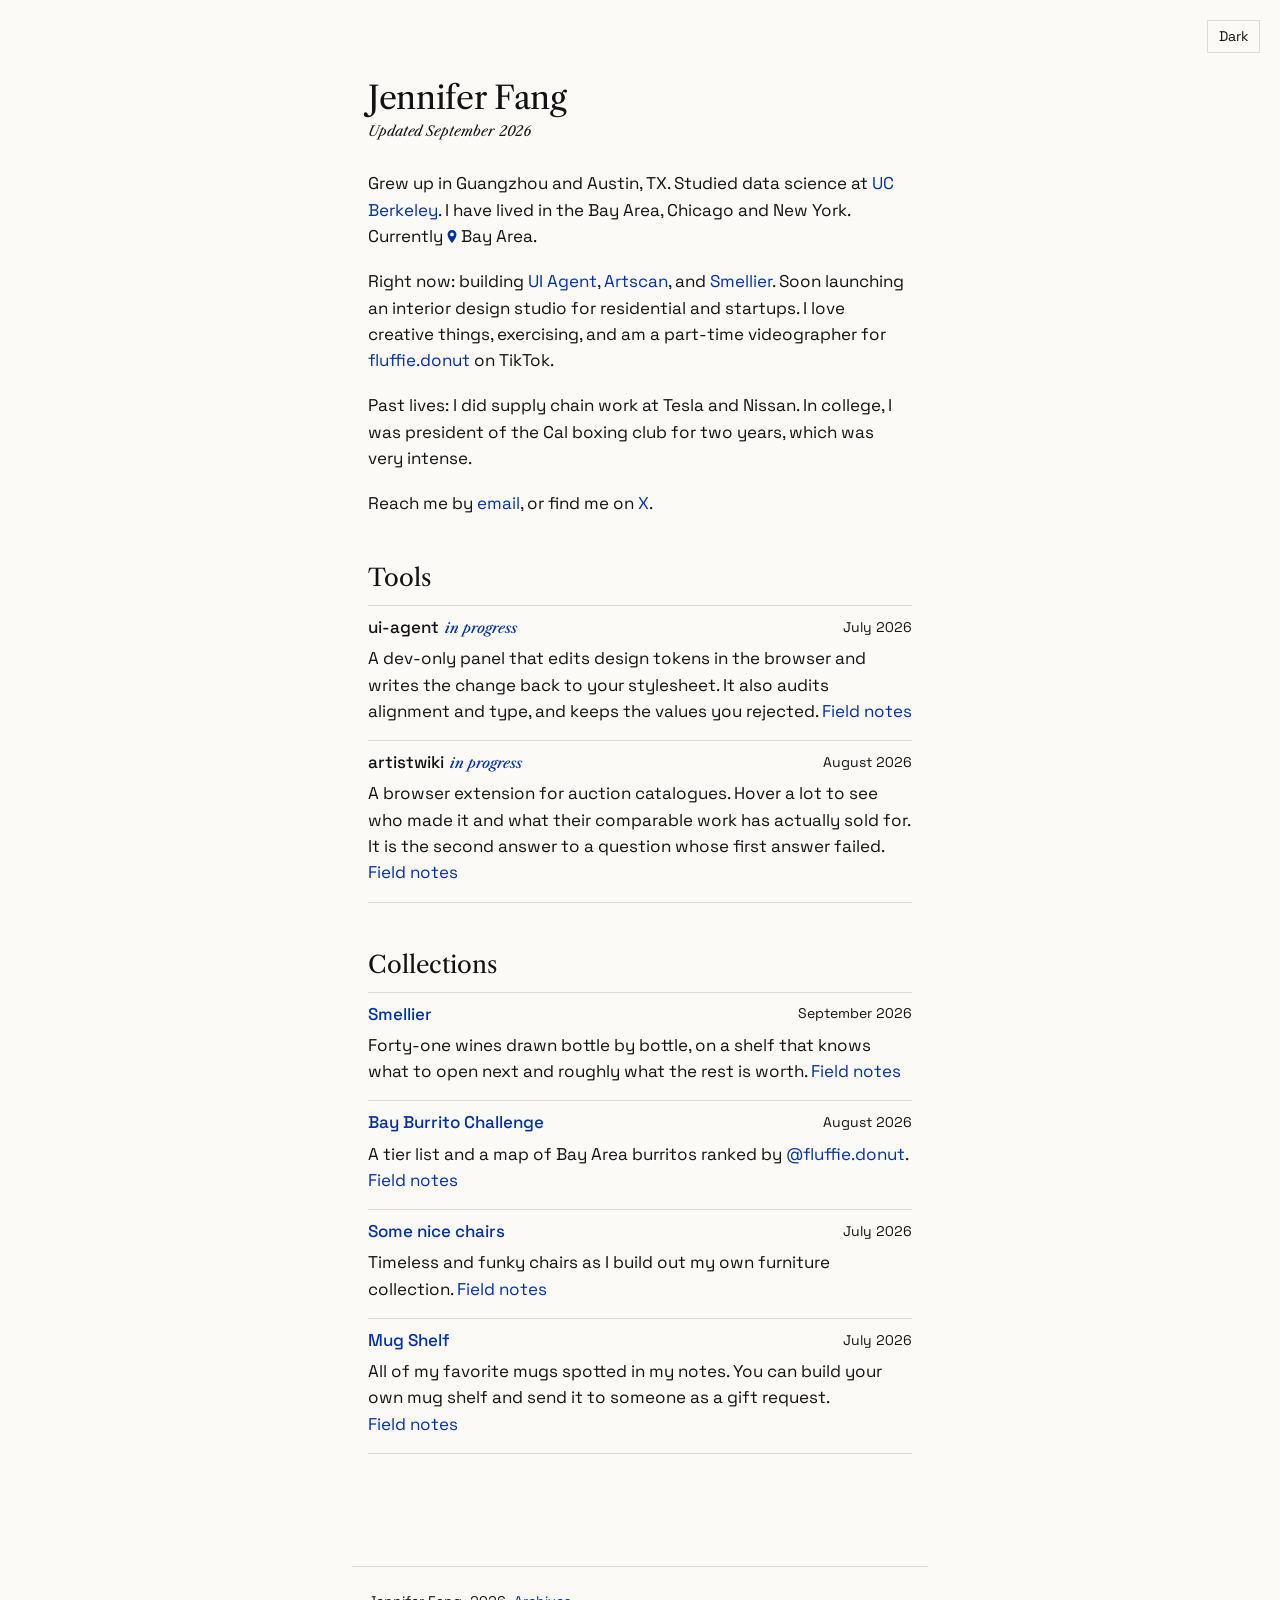
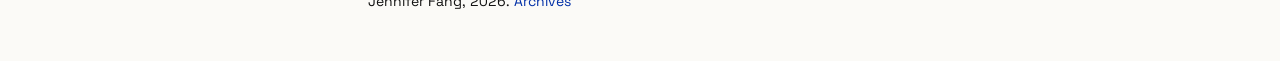
==== commit b22785b2: "Rewrite the bio, rename the wine shelf to Smellier, drop link underlines Links are Klein blue on whi" ====
--- a/index.html
+++ b/index.html
@@ -24,13 +24,11 @@
 
     <p>Grew up in Guangzhou and Austin, TX. Studied data science at <a href="https://www.berkeley.edu">UC Berkeley</a>. I have lived in the Bay Area, Chicago and New York. Currently <span class="pin"><svg viewBox="0 0 12 16" width="10" height="13" aria-hidden="true"><path d="M6 0a5.5 5.5 0 0 0-5.5 5.5C.5 9.5 6 16 6 16s5.5-6.5 5.5-10.5A5.5 5.5 0 0 0 6 0zm0 7.8a2.3 2.3 0 1 1 0-4.6 2.3 2.3 0 0 1 0 4.6z" fill="currentColor"/></svg>Bay Area</span>.</p>
 
-    <p>Right now: building UI Agent, Artscan, and My wine. Loving interior design, exercise, and I am a part time videographer for <a href="https://www.tiktok.com/@fluffie.donut">fluffie.donut</a> on TikTok, and sometimes create content myself.</p>
+    <p>Right now: building <a href="/ui-agent">UI Agent</a>, <a href="/artistwiki">Artscan</a>, and <a href="/smellier">Smellier</a>. Soon launching an interior design studio for residential and startups. I love creative things, exercising, and am a part-time videographer for <a href="https://www.tiktok.com/@fluffie.donut">fluffie.donut</a> on TikTok.</p>
 
-    <p>I was the founding product at <a href="https://tryscope.app/">Scope</a>, a YC company making every product usable by any AI coding agent. Agent experience is what it is actually like to hand a task to Claude Code or Codex or Cursor. Coding agents suck at getting things right, so Scope offered the code improvements to improve that experience.</p>
+    <p>Past lives: I did supply chain work at Tesla and Nissan. In college, I was president of the Cal boxing club for two years, which was very intense.</p>
 
-    <p>Past lives: I consulted at IBM, and did supply chain work at Tesla and Nissan. In college, I was president of the Cal boxing club for two years, which was very intense.</p>
-
-    <p>Reach me by <a href="mailto:thejenniferfang@gmail.com">email</a>, or find me on <a href="https://x.com/jenfang">X</a> and <a href="https://instagram.com/thejenniferfang">Instagram</a>.</p>
+    <p>Reach me by <a href="mailto:thejenniferfang@gmail.com">email</a>, or find me on <a href="https://x.com/jenfang">X</a>.</p>
 
     <h2>Tools</h2>
     <ul class="projects">
@@ -49,9 +47,9 @@
     <h2>Collections</h2>
     <ul class="projects">
       <li>
-        <span class="title"><a href="https://mywine.vercel.app/">Wine shelf</a></span>
+        <span class="title"><a href="https://smellier.vercel.app/">Smellier</a></span>
         <span class="when">September 2026</span>
-        <p class="blurb">Forty-one wines drawn bottle by bottle, on a shelf that knows what to open next and roughly what the rest is worth. <a href="/wine">Field notes</a></p>
+        <p class="blurb">Forty-one wines drawn bottle by bottle, on a shelf that knows what to open next and roughly what the rest is worth. <a href="/smellier">Field notes</a></p>
       </li>
       <li>
         <span class="title"><a href="https://bayburrito.vercel.app/">Bay Burrito Challenge</a></span>
--- a/style.css
+++ b/style.css
@@ -13,6 +13,8 @@
   --ink: #121212;
   --accent: #002fa7;          /* International Klein Blue */
   --on-accent: #ffffff;
+  --link: #002fa7;            /* link text, and the hairlines blue draws */
+  --link-weight: 400;
   --rule: rgba(18, 18, 18, 0.14);
   --code-bg: rgba(18, 18, 18, 0.05);
 
@@ -32,14 +34,18 @@
 }
 
 /* Dark is the charcoal from jenniferfang.com, lightened enough to read a page of
-   text on. Klein blue is unreadable at this contrast, so the accent lifts to a
-   tint of it and the blue itself sits out until the page is white again. */
+   text on. Klein blue stays Klein blue here, but it cannot be the link color:
+   #002FA7 on this charcoal is 1.5:1, which is a link nobody can read. So the
+   dark page goes monochrome, links carry a little weight instead of a color,
+   and the blue comes back the moment you touch one. */
 @media (prefers-color-scheme: dark) {
   :root:not([data-theme="light"]) {
     --paper: #232326;
     --ink: #f4f3ef;
-    --accent: #9db0ff;
-    --on-accent: #16161a;
+    --accent: #002fa7;
+    --on-accent: #ffffff;
+    --link: #f4f3ef;
+    --link-weight: 500;
     --rule: rgba(255, 255, 255, 0.2);
     --code-bg: rgba(255, 255, 255, 0.07);
   }
@@ -48,8 +54,10 @@
 :root[data-theme="dark"] {
   --paper: #232326;
   --ink: #f4f3ef;
-  --accent: #9db0ff;
-  --on-accent: #16161a;
+  --accent: #002fa7;
+  --on-accent: #ffffff;
+  --link: #f4f3ef;
+  --link-weight: 500;
   --rule: rgba(255, 255, 255, 0.2);
   --code-bg: rgba(255, 255, 255, 0.07);
 }
@@ -114,11 +122,9 @@
 strong, b { font-weight: 500; }
 
 a {
-  color: var(--accent);
-  text-decoration: underline;
-  text-decoration-thickness: 1px;
-  text-underline-offset: 0.18em;
-  text-decoration-color: color-mix(in srgb, var(--accent) 40%, transparent);
+  color: var(--link);
+  font-weight: var(--link-weight);
+  text-decoration: none;
   transition: color var(--motion-hover) ease, background-color var(--motion-hover) ease,
     box-shadow var(--motion-hover) ease;
 }
@@ -147,7 +153,7 @@
 .standfirst {
   margin: 0 0 1.75rem;
   padding-bottom: 1.25rem;
-  border-bottom: 2px solid var(--accent);
+  border-bottom: 2px solid var(--link);
 }
 .standfirst p { margin-bottom: 0.5em; }
 .standfirst p:last-child { margin-bottom: 0; }
@@ -165,7 +171,7 @@
   border-top: 1px solid var(--rule);
 }
 .projects li:last-child { border-bottom: 1px solid var(--rule); }
-.projects .title { font-weight: 500; }
+.projects .title, .projects .title a { font-weight: 500; }
 .projects .when { font-size: var(--type-small); white-space: nowrap; padding-top: 0.2em; }
 .projects .blurb { grid-column: 1 / -1; margin: 0.15rem 0 0; }
 .projects .blurb a { white-space: nowrap; }
@@ -175,7 +181,7 @@
   font-family: var(--serif-italic);
   font-style: italic;
   font-size: var(--type-small);
-  color: var(--accent);
+  color: var(--link);
   margin-left: 0.4em;
 }
 
@@ -203,7 +209,7 @@
 blockquote {
   margin: 1.5rem 0;
   padding-left: 1rem;
-  border-left: 2px solid var(--accent);
+  border-left: 2px solid var(--link);
   font-family: var(--serif-italic);
   font-style: italic;
 }
@@ -252,4 +258,4 @@
 
 /* The one icon on the site: a pin before the place I am. */
 .pin { white-space: nowrap; }
-.pin svg { display: inline-block; vertical-align: -1px; margin-right: 0.25em; color: var(--accent); }
+.pin svg { display: inline-block; vertical-align: -1px; margin-right: 0.25em; color: var(--link); }
